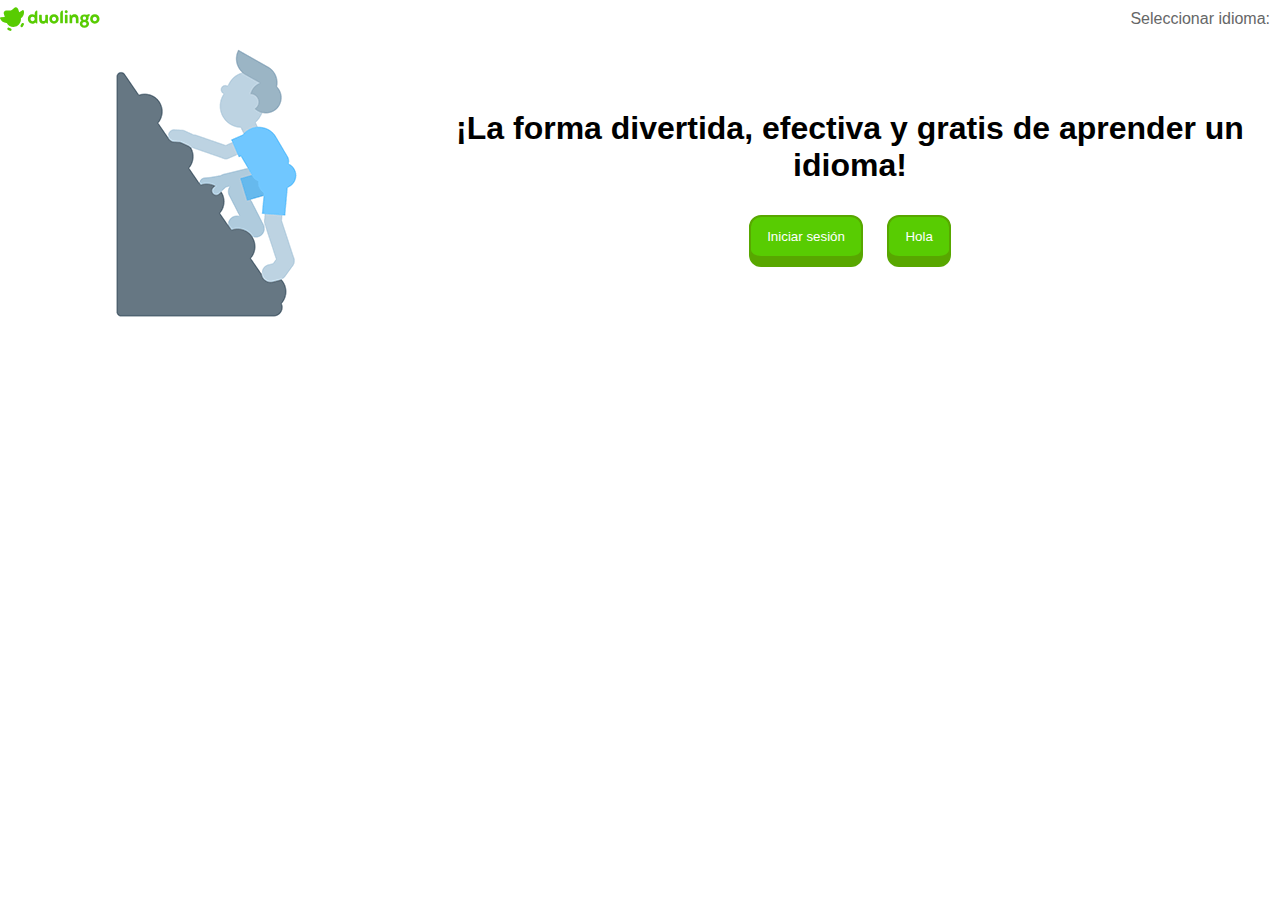
==== index.html @ b7f79e89 "Cambios importantes" ====
<!DOCTYPE html>
<html lang="en">
<head>
    <meta charset="UTF-8">
    <meta name="viewport" content="width=device-width, initial-scale=1.0">
    <link rel="stylesheet" href="styles.css">
    <title>Duolingo - La mejor manera de aprender un idioma a nivel mundial</title>
    <link rel="icon" href="https://d35aaqx5ub95lt.cloudfront.net/favicon.ico">
</head>
<body>
   <div class="content">
   </div> <!--Declaración de un div content-->

   <div class="container">
    <img src="images/man.gif"/> 
    <div class="text-buttons">
    <h1>¡La forma divertida, efectiva y gratis de aprender un idioma!</h1>
    <button id="botonUno" type="button">Iniciar sesión</button>
    <button id="botonDos" type="button">Hola</button>
</div>
   </div>

   <script src="script.js"></script>
</body>
</html>
---- styles.css ----
/*Importaciones de internet que se usaron en la página de duolingo*/
@import url(https://db.onlinewebfonts.com/c/14936bb7a4b6575fd2eee80a3ab52cc2?family=Feather+Bold);

:root{
    --fuente:  'Feather Bold', sans-serif;
    --principal-color: #58cc02;
    --color-gris:  #666767;
    --color-botones: #58a700;
    --web-ui_button-border-radius: 12px;
    --web-ui_button-line-height: normal;
    --__internal__border-radius: var(--web-ui_button-border-radius, 12px);
    --color-blanco: #ffffff;
}
/*Estilo de los botones*/
button{
    background-color: var(--principal-color);
    box-shadow: 0 5px 0 var(--color-botones);
    font-family: var(--fuente);
    outline: none;
    border-radius: var(--__internal__border-radius);
    border: 2px solid var(--color-botones);
    border-bottom: 6px solid var(--color-botones);
    margin: 10px;
    transition: all 0.1s;
    display: inline-flex;
    padding: 12px 16px;
    color: var(--color-blanco);
}
button:active{
    box-shadow: none;
    transform: translateY(5px);
}
button:hover{
    cursor: pointer;
}

body {
    margin: 0;
    font-family: var(--fuente);
}

.header {
    display: flex;
    justify-content: space-between;
    align-items: center;
    background-color: var(--color-blanco);
    width: 100%;
    position: fixed;
    top: 0;
    z-index: 1000;
    transition: border-color .3s, transform .4s cubic-bezier(.22,1,.36,1);}
.header img {
    width: 100px; /* ajusta el tamaño según sea necesario */
}
#right-text {
    color: var(--color-gris);
    margin-left: auto; /* Alinear a la derecha */
    padding: 10px; /* Ajusta el padding según sea necesario */
    white-space: nowrap; /* Evita que el texto se rompa */
}
.content{
    font-family: var(--fuente);
    color: var(--color-gris);
}

.sticky + .content {
    padding-top: 102px; 
}
.container{
    background-color: var(--color-blanco);
    padding: 10px;
    margin-top: 20px;
    text-align: center; 
    display: flex;
    align-items: center;
}
.text-buttons{
    margin-left: 20px;
}
.container .p{
    font-family: var(--fuente);
    color: var(--principal-color);
}
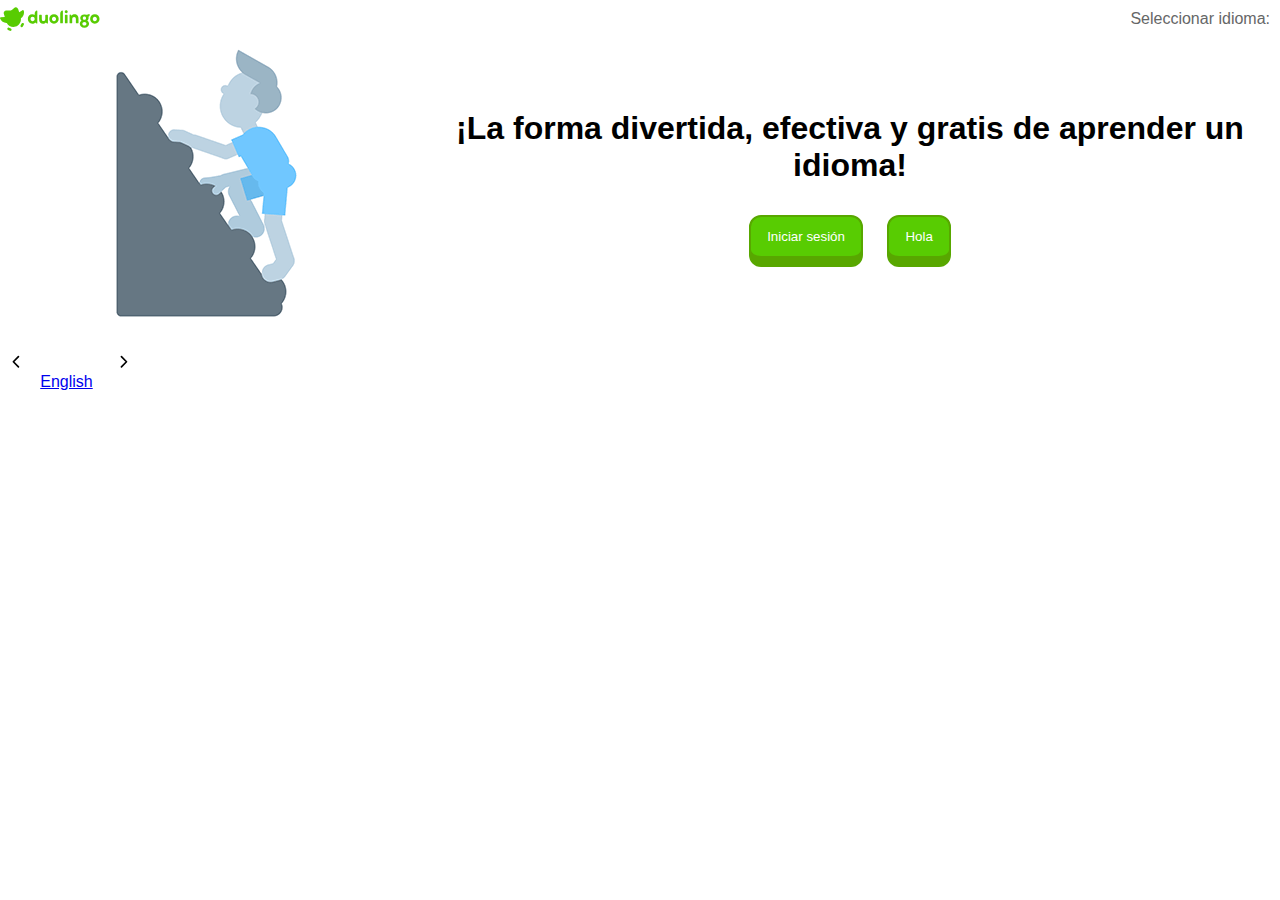
==== commit 06b315d0: "Inicio del modulo de las banderas - Pagína principal" ====
--- a/index.html
+++ b/index.html
@@ -20,6 +20,29 @@
 </div>
    </div>
 
+   <div class="flags">
+    <nav class="flecha-container">
+        <svg class="flecha-izquierda" viewBox="0 0 24 24" fill="none" xmlns="http://www.w3.org/2000/svg">
+            <path d="M10 2L4 8L10 14" stroke="currentColor" stroke-linecap="round" stroke-linejoin="round" stroke-width="2"/>
+        </svg>
+        <div class="banderas">
+            <ul style="transform: translateX(0px);">
+            <li>
+                <a href="ingles" class="">
+                    <svg viewBox="0 0 82 66" style="height: 28.9756px; width: 36px;">
+                        <image height="3168" href="https://d35aaqx5ub95lt.cloudfront.net/vendor/87938207afff1598611ba626a8c4827c.svg" width="82" xlink:href="https://d35aaqx5ub95lt.cloudfront.net/vendor/87938207afff1598611ba626a8c4827c.svg"></image>
+                    </svg>
+                    <span>English</span>
+                </a>
+            </li>
+        </ul>
+        </div>
+        <svg class="flecha-derecha" viewBox="0 0 24 24" fill="none" xmlns="http://www.w3.org/2000/svg">
+            <path d="M10 2L16 8L10 14" stroke="currentColor" stroke-linecap="round" stroke-linejoin="round" stroke-width="2"/>
+        </svg>
+    </nav>
+</div>
+
    <script src="script.js"></script>
 </body>
 </html>--- a/styles.css
+++ b/styles.css
@@ -80,4 +80,35 @@
 .container .p{
     font-family: var(--fuente);
     color: var(--principal-color);
+}
+.flags {
+    display: flex; /* Hace que los elementos dentro del contenedor se alineen en una fila */
+    align-items: center; /* Centra los elementos verticalmente dentro del contenedor */
+    border-bottom: 2px solid rgb(var(--color-gris));
+    border-top: 2px solid rgb(var(--color-gris));
+}
+
+.flecha-container {
+    display: flex; /* Hace que los elementos dentro del contenedor se alineen en una fila */
+    align-items: center; /* Centra los elementos verticalmente dentro del contenedor */
+}
+
+.flecha-izquierda,
+.flecha-derecha {
+    margin: 0 10px; /* Espacio entre las flechas y el contenido */
+}
+
+.banderas {
+    flex: 1; /* Hace que este elemento ocupe todo el espacio disponible */
+}
+
+.banderas ul {
+    list-style-type: none; /* Quita los estilos de la lista */
+    margin: 0; /* Quita el margen predeterminado de la lista */
+    padding: 0; /* Quita el relleno predeterminado de la lista */
+}
+
+.banderas ul li {
+    display: inline-block; /* Hace que los elementos de la lista se muestren en línea */
+    margin-right: 10px; /* Espacio entre los elementos de la lista */
 }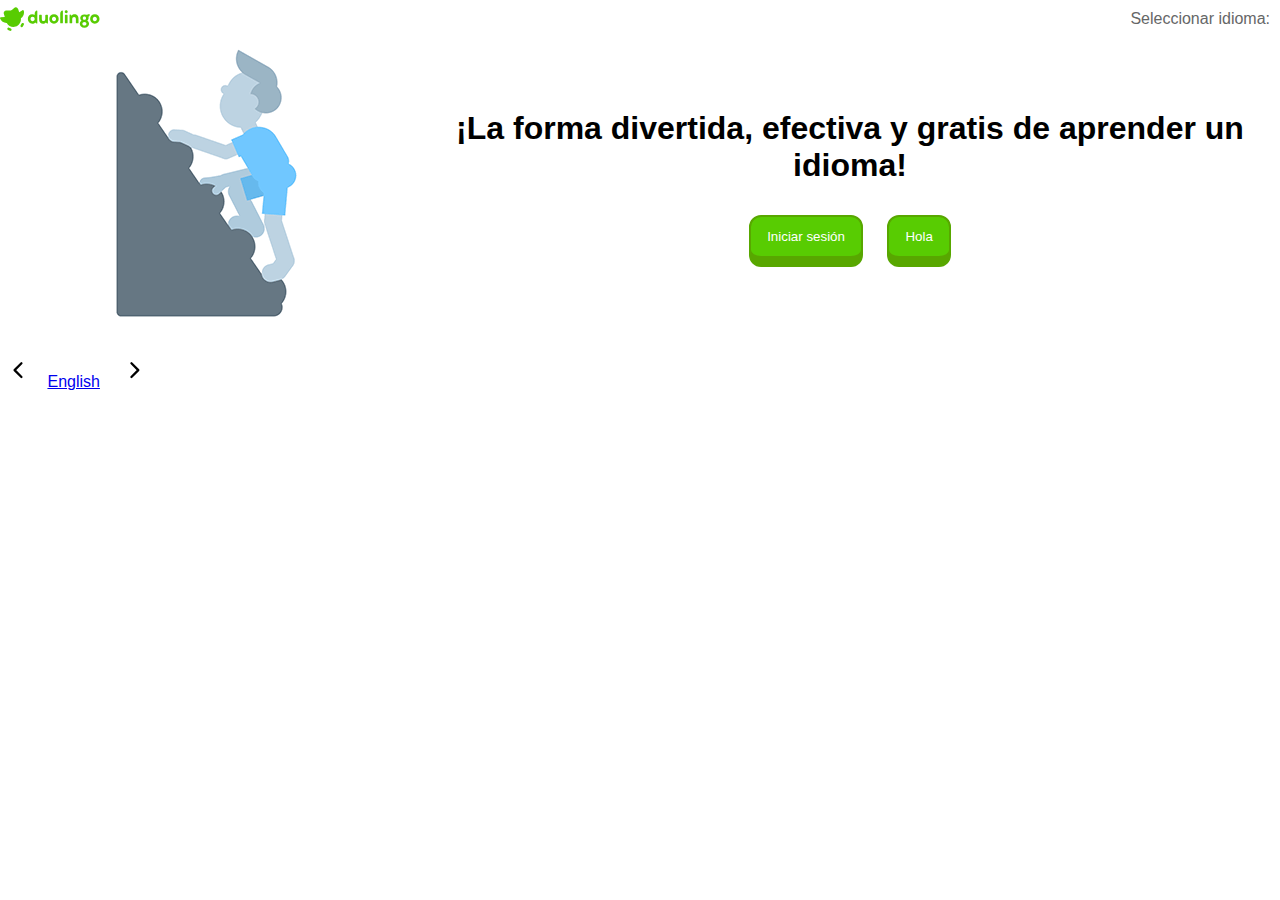
==== commit b912f3e8: "Commit en clase :DDD" ====
--- a/index.html
+++ b/index.html
@@ -35,6 +35,9 @@
                     <span>English</span>
                 </a>
             </li>
+            <li>
+                
+            </li>
         </ul>
         </div>
         <svg class="flecha-derecha" viewBox="0 0 24 24" fill="none" xmlns="http://www.w3.org/2000/svg">
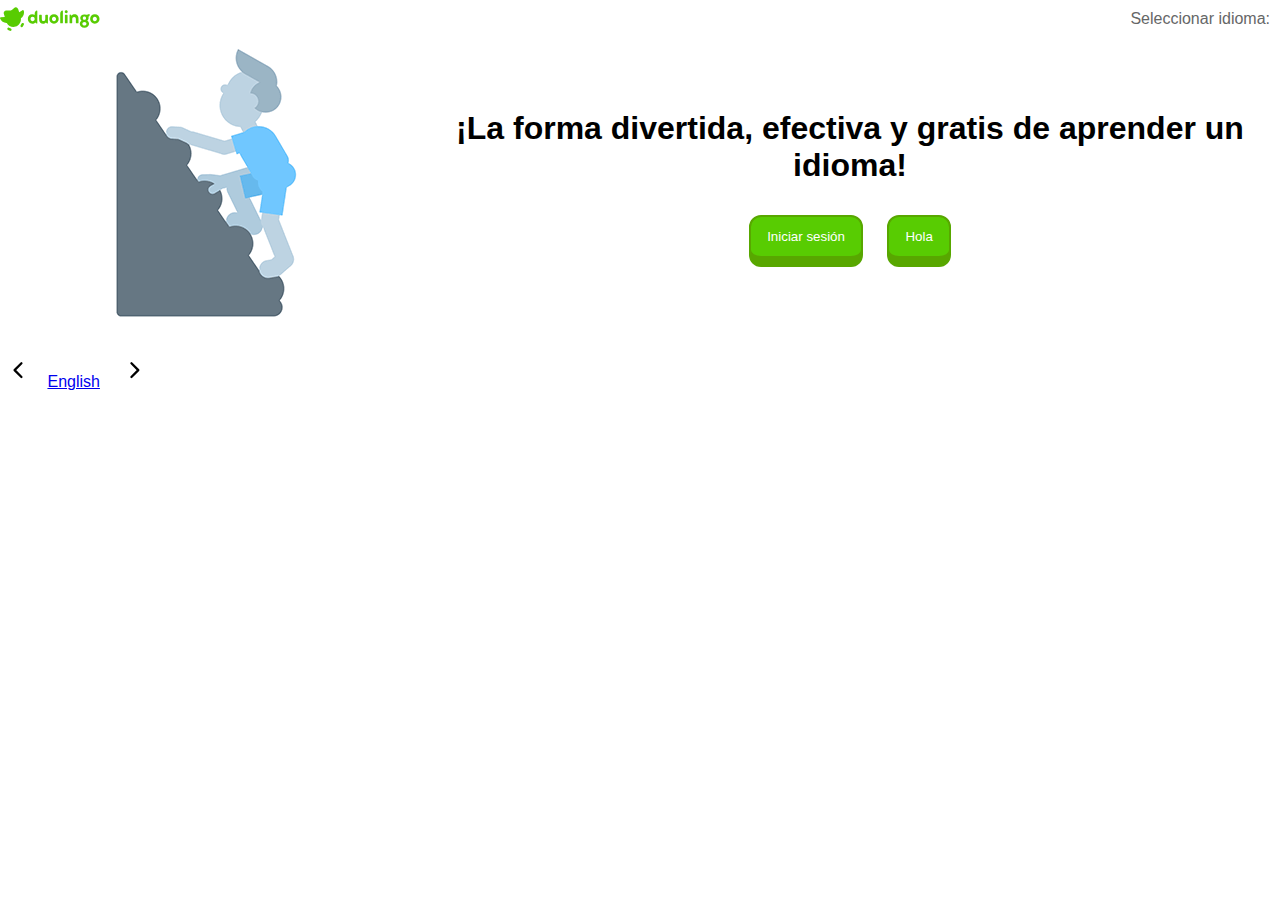
==== commit f00372de: "Hello world!" ====
--- a/index.html
+++ b/index.html
@@ -32,7 +32,7 @@
                     <svg viewBox="0 0 82 66" style="height: 28.9756px; width: 36px;">
                         <image height="3168" href="https://d35aaqx5ub95lt.cloudfront.net/vendor/87938207afff1598611ba626a8c4827c.svg" width="82" xlink:href="https://d35aaqx5ub95lt.cloudfront.net/vendor/87938207afff1598611ba626a8c4827c.svg"></image>
                     </svg>
-                    <span>English</span>
+                    <span style="text-decoration: none;">English</span>
                 </a>
             </li>
             <li>
--- a/styles.css
+++ b/styles.css
@@ -1,4 +1,5 @@
 /*Importaciones de internet que se usaron en la página de duolingo*/
+/*Importacion del Feather Bold como tipo de letra principal*/
 @import url(https://db.onlinewebfonts.com/c/14936bb7a4b6575fd2eee80a3ab52cc2?family=Feather+Bold);
 
 :root{
@@ -48,9 +49,12 @@
     position: fixed;
     top: 0;
     z-index: 1000;
-    transition: border-color .3s, transform .4s cubic-bezier(.22,1,.36,1);}
+    transition: border-color .3s, transform .4s cubic-bezier(.22,1,.36,1);
+    cursor: pointer;
+}
 .header img {
     width: 100px; /* ajusta el tamaño según sea necesario */
+    cursor: pointer;
 }
 #right-text {
     color: var(--color-gris);
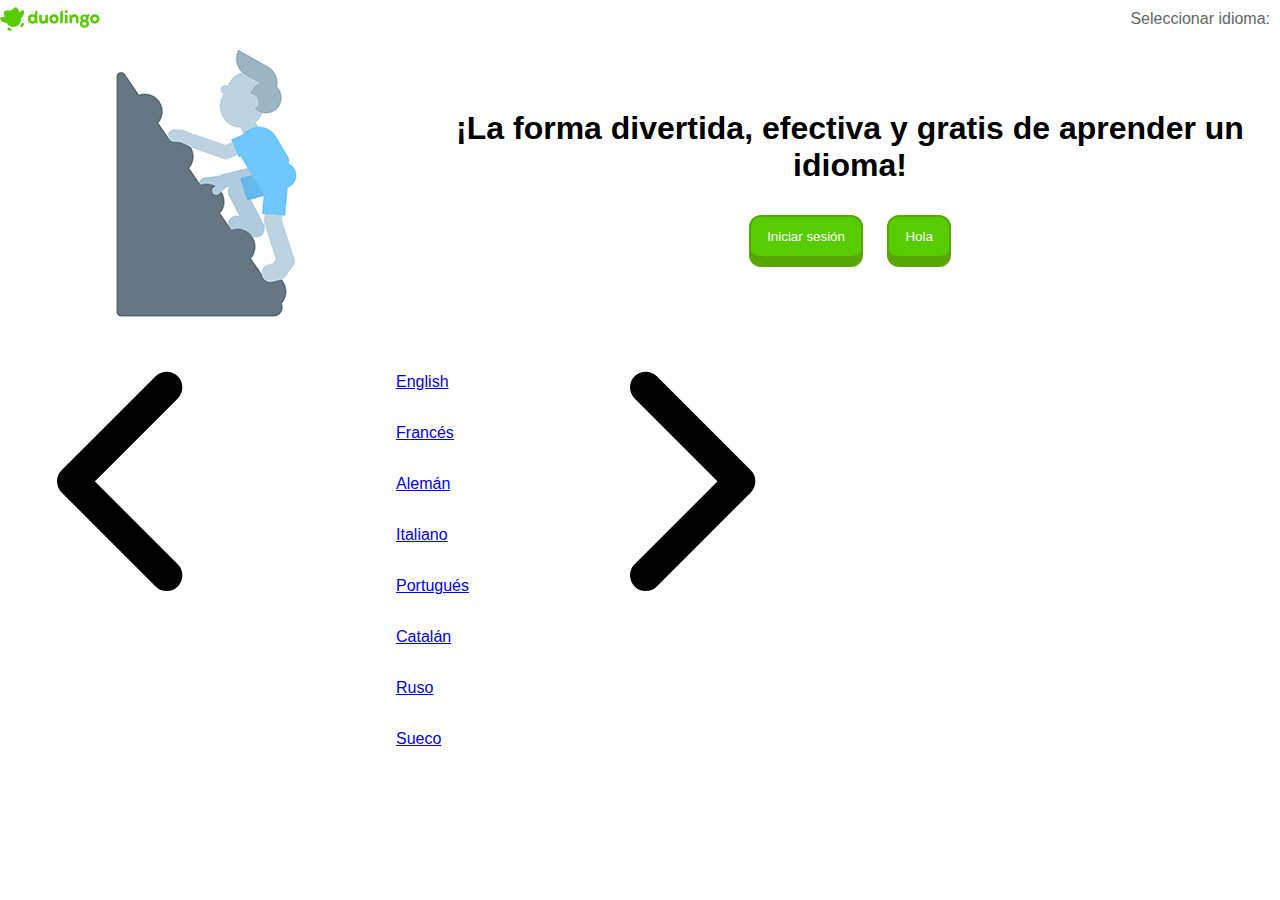
==== commit 13f4f7b5: "Obtención de las banderas del carrusel" ====
--- a/index.html
+++ b/index.html
@@ -1,5 +1,6 @@
 <!DOCTYPE html>
 <html lang="en">
+
 <head>
     <meta charset="UTF-8">
     <meta name="viewport" content="width=device-width, initial-scale=1.0">
@@ -7,45 +8,16 @@
     <title>Duolingo - La mejor manera de aprender un idioma a nivel mundial</title>
     <link rel="icon" href="https://d35aaqx5ub95lt.cloudfront.net/favicon.ico">
 </head>
+
 <body>
-   <div class="content">
-   </div> <!--Declaración de un div content-->
+    <div class="content">
+    </div> <!--Declaración de un div content-->
 
-   <div class="container">
-    <img src="images/man.gif"/> 
-    <div class="text-buttons">
-    <h1>¡La forma divertida, efectiva y gratis de aprender un idioma!</h1>
-    <button id="botonUno" type="button">Iniciar sesión</button>
-    <button id="botonDos" type="button">Hola</button>
-</div>
-   </div>
+    <div id="myContainer"></div>
 
-   <div class="flags">
-    <nav class="flecha-container">
-        <svg class="flecha-izquierda" viewBox="0 0 24 24" fill="none" xmlns="http://www.w3.org/2000/svg">
-            <path d="M10 2L4 8L10 14" stroke="currentColor" stroke-linecap="round" stroke-linejoin="round" stroke-width="2"/>
-        </svg>
-        <div class="banderas">
-            <ul style="transform: translateX(0px);">
-            <li>
-                <a href="ingles" class="">
-                    <svg viewBox="0 0 82 66" style="height: 28.9756px; width: 36px;">
-                        <image height="3168" href="https://d35aaqx5ub95lt.cloudfront.net/vendor/87938207afff1598611ba626a8c4827c.svg" width="82" xlink:href="https://d35aaqx5ub95lt.cloudfront.net/vendor/87938207afff1598611ba626a8c4827c.svg"></image>
-                    </svg>
-                    <span style="text-decoration: none;">English</span>
-                </a>
-            </li>
-            <li>
-                
-            </li>
-        </ul>
-        </div>
-        <svg class="flecha-derecha" viewBox="0 0 24 24" fill="none" xmlns="http://www.w3.org/2000/svg">
-            <path d="M10 2L16 8L10 14" stroke="currentColor" stroke-linecap="round" stroke-linejoin="round" stroke-width="2"/>
-        </svg>
-    </nav>
-</div>
+    <div id="flags"></div>
 
-   <script src="script.js"></script>
+    <script src="script.js"></script>
 </body>
+
 </html>--- a/styles.css
+++ b/styles.css
@@ -61,6 +61,7 @@
     margin-left: auto; /* Alinear a la derecha */
     padding: 10px; /* Ajusta el padding según sea necesario */
     white-space: nowrap; /* Evita que el texto se rompa */
+    cursor: pointer;
 }
 .content{
     font-family: var(--fuente);
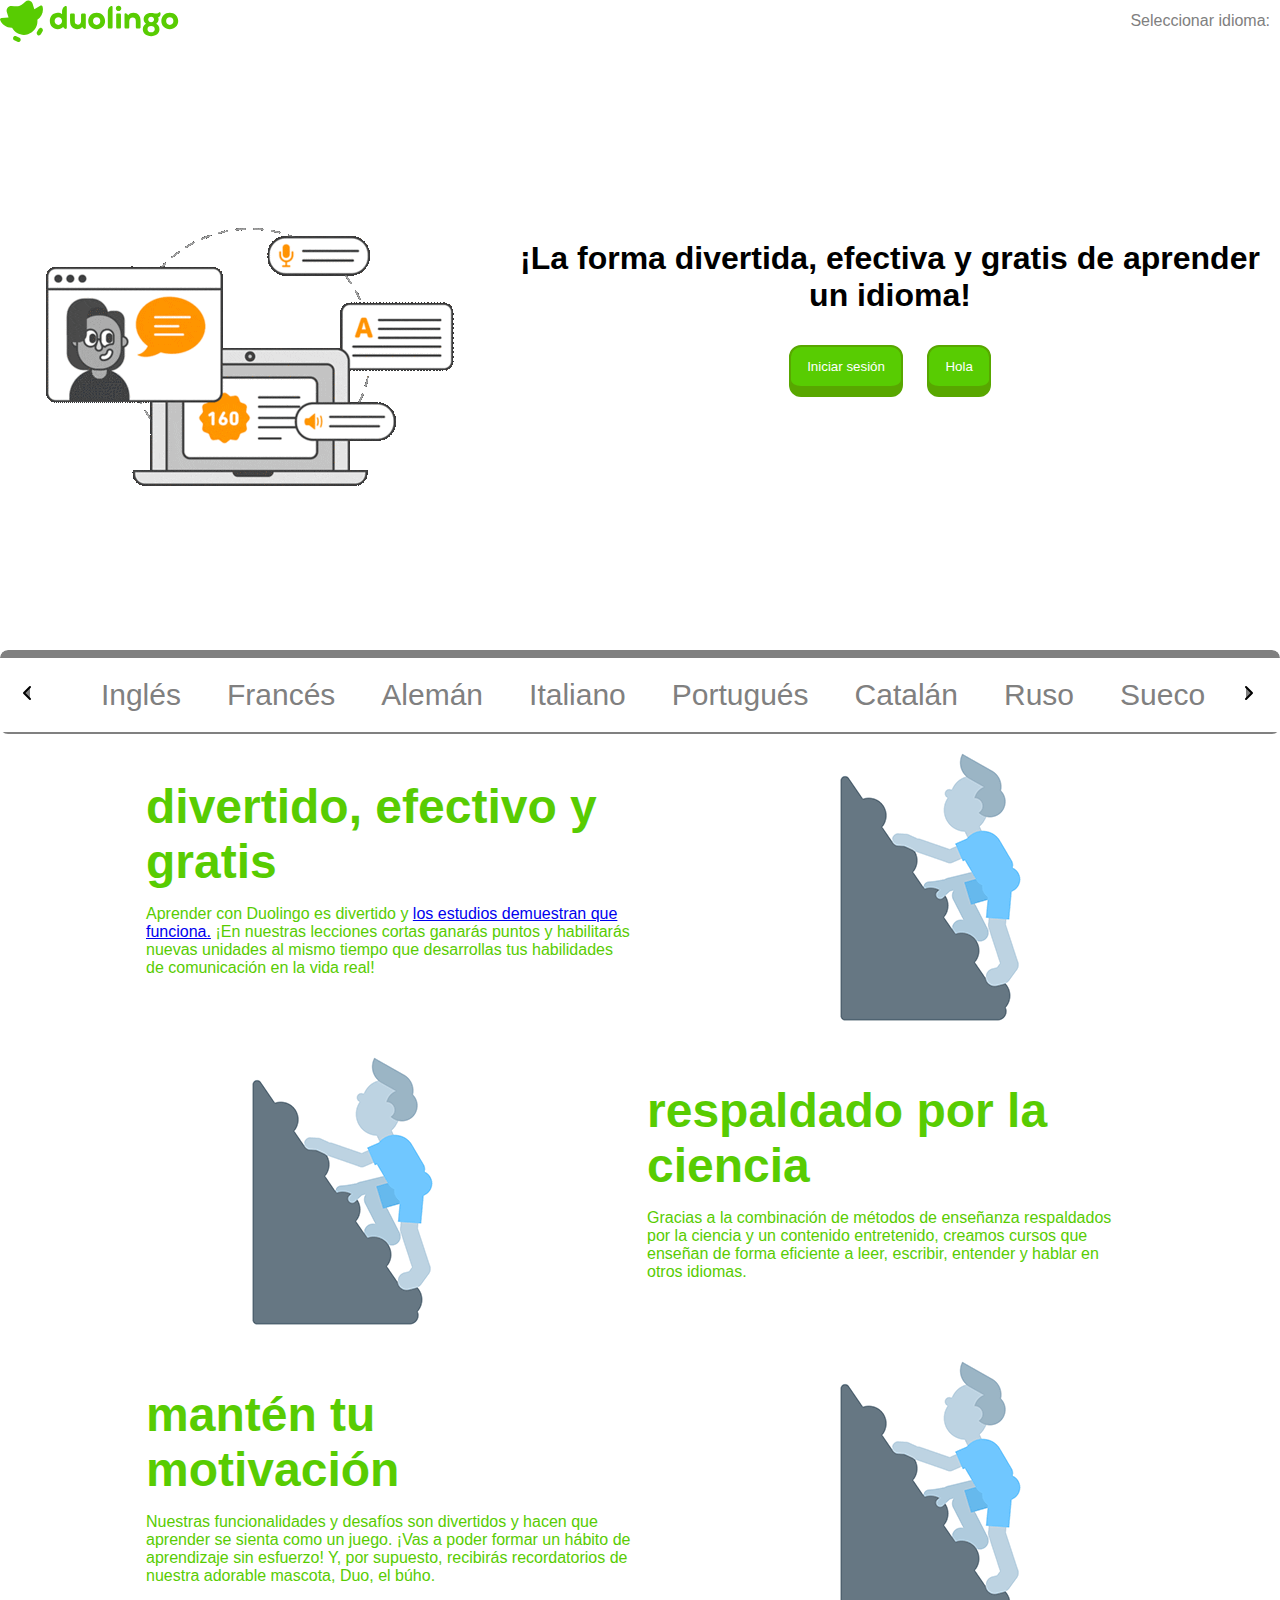
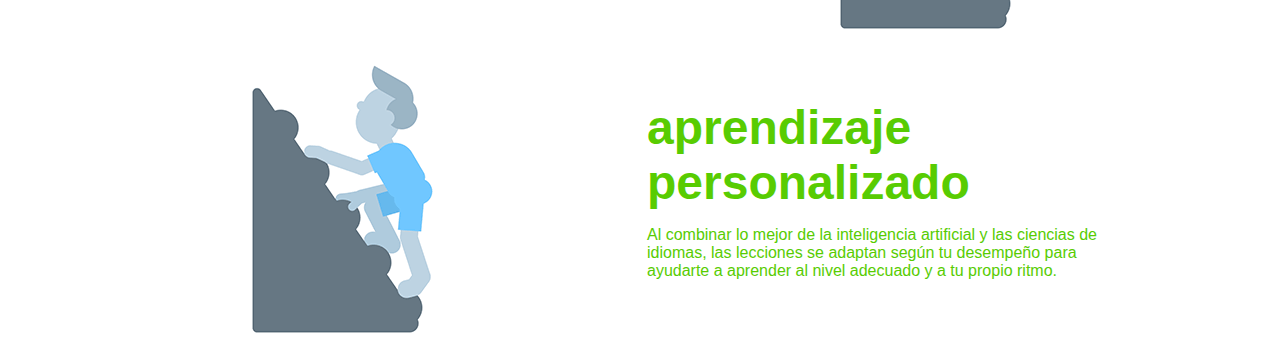
==== commit 7ab37caa: "Cambios estructurales" ====
--- a/index.html
+++ b/index.html
@@ -10,13 +10,6 @@
 </head>
 
 <body>
-    <div class="content">
-    </div> <!--Declaración de un div content-->
-
-    <div id="myContainer"></div>
-
-    <div id="flags"></div>
-
     <script src="script.js"></script>
 </body>
 
--- a/styles.css
+++ b/styles.css
@@ -5,7 +5,7 @@
 :root{
     --fuente:  'Feather Bold', sans-serif;
     --principal-color: #58cc02;
-    --color-gris:  #666767;
+    --color-gris:  #808080;
     --color-botones: #58a700;
     --web-ui_button-border-radius: 12px;
     --web-ui_button-line-height: normal;
@@ -36,6 +36,8 @@
 }
 
 body {
+    overflow-x: hidden;
+    overflow-y: auto;
     margin: 0;
     font-family: var(--fuente);
 }
@@ -51,10 +53,14 @@
     z-index: 1000;
     transition: border-color .3s, transform .4s cubic-bezier(.22,1,.36,1);
     cursor: pointer;
+    margin: 0 auto;
+    padding: 0;
 }
 .header img {
     width: 100px; /* ajusta el tamaño según sea necesario */
     cursor: pointer;
+    height: 42px;
+    width: 179px;
 }
 #right-text {
     color: var(--color-gris);
@@ -62,6 +68,7 @@
     padding: 10px; /* Ajusta el padding según sea necesario */
     white-space: nowrap; /* Evita que el texto se rompa */
     cursor: pointer;
+    position: relative;
 }
 .content{
     font-family: var(--fuente);
@@ -74,7 +81,7 @@
 .container{
     background-color: var(--color-blanco);
     padding: 10px;
-    margin-top: 20px;
+    margin-top: 100px;
     text-align: center; 
     display: flex;
     align-items: center;
@@ -89,22 +96,51 @@
 .flags {
     display: flex; /* Hace que los elementos dentro del contenedor se alineen en una fila */
     align-items: center; /* Centra los elementos verticalmente dentro del contenedor */
-    border-bottom: 2px solid rgb(var(--color-gris));
-    border-top: 2px solid rgb(var(--color-gris));
+    border: 2px solid rgb(var(--color-gris)); /* Agrega un borde alrededor del carrusel */
+    border-radius: 8px; /* Ajusta el radio de borde según sea necesario */
+    justify-content: center; /* Centrar horizontalmente las banderas */
+    overflow: hidden; /* Ocultar las banderas que desbordan el contenedor */
+    margin-top: 130px;
 }
 
 .flecha-container {
-    display: flex; /* Hace que los elementos dentro del contenedor se alineen en una fila */
-    align-items: center; /* Centra los elementos verticalmente dentro del contenedor */
-}
+    display: flex;
+    justify-content: center;
+    align-items: center; /* Centra verticalmente el contenido */
+    width: calc(100% - 5px); /* Ancho del 100% menos 40px para dejar espacio para las flechas */
+    border-top: 2px solid var(--color-gris); /* Borde superior de 2px con color gris suave */
+    border-width: 8px 0; /* Ancho de borde superior e inferior de 2px */
+    border-bottom: 2px solid var(--color-gris); /* Borde inferior de 2px con color gris suave */
+    border-left: none; /* Sin borde a la izquierda */
+    border-right: none; /* Sin borde a la derecha */
+    border-radius: 8px 8px 0 0; /* Radio de borde solo en las esquinas superiores */
+    padding: 20px; /* Relleno aumentado */
+    font-size: 30px; /* Tamaño de fuente */
+}
+
+
+
 
 .flecha-izquierda,
 .flecha-derecha {
-    margin: 0 10px; /* Espacio entre las flechas y el contenido */
+    margin-top: calc(28.9756px - 24px); /* Ajusta el margen superior para alinear con las banderas */
+    fill: var(--color-gris); /* Color de relleno para las flechas */
+    width: 24px; /* Ancho de las flechas */
+    height: 24px; /* Alto de las flechas */
+}
+.flecha-izquierda:hover,
+.flecha-derecha:hover {
+    cursor: pointer; /* Cambiar el cursor al pasar el mouse sobre las flechas */
 }
 
 .banderas {
     flex: 1; /* Hace que este elemento ocupe todo el espacio disponible */
+    display: flex;
+    justify-content: center;
+    align-items: center; /* Centrar verticalmente las banderas */
+    margin-left: auto; /* Empujar las banderas hacia el final del contenedor */
+    display: flex;
+    transition: transform 0.3s ease; /* Agregar transición suave al desplazamiento */
 }
 
 .banderas ul {
@@ -116,4 +152,79 @@
 .banderas ul li {
     display: inline-block; /* Hace que los elementos de la lista se muestren en línea */
     margin-right: 10px; /* Espacio entre los elementos de la lista */
-}+    vertical-align: middle;
+}
+.banderas ul li span {
+    text-decoration: none;
+}
+.flags .banderas{
+    display: flex;
+    align-items: center; /* Centra verticalmente el contenido */
+}
+.flags .banderas ul {
+    list-style-type: none;
+    margin: 0;
+    padding: 0;
+    display: flex;
+}
+.flags .banderas ul li {
+    margin-right: 10px;
+    display: flex; /* Cambiamos a flex para controlar la posición de los elementos internos */
+    align-items: center; /* Centramos verticalmente los elementos */
+}
+.flags .banderas ul li a {
+    display: flex; /* Cambiamos a flex para controlar la posición de los elementos internos */
+    align-items: center; /* Centramos verticalmente los elementos */
+    color: var(--color-gris);
+    text-decoration: none !important; /* Evita que los enlaces estén subrayados */
+}
+.funny {
+    background-color: var(--color-blanco); /* Color de fondo */
+    padding: 20px; /* Espaciado interno */
+    margin-top: 20px; /* Margen superior */
+    border-radius: 8px; /* Radio de borde */
+    color: var(--principal-color);
+    display: flex; /* Utiliza un diseño flexible */
+    flex-direction: row; /* Alinea los elementos en fila (de izquierda a derecha) */
+    gap: 101px; /* Espacio entre los elementos hijos */
+    margin: 0 auto; /* Centra el contenedor en el medio de su padre */
+    width: 988px; /* Establece el ancho del contenedor */
+    align-items: center; /* Alinea los elementos verticalmente en el centro */
+}
+
+.funny img {
+    max-width: 100px; /* Establece el ancho máximo del GIF */
+}
+
+.funny h1, .funny p {
+    margin: 0; /* Elimina el margen predeterminado */
+    flex-shrink: 0; /* Evita que los elementos se reduzcan para ajustarse */
+    text-align: left; /* Restablece el texto alineado a la izquierda */
+}
+
+
+/*Debjo del header*/
+.left, .right{
+    flex-direction: row;
+    gap: 101px;
+    margin: 0 auto;
+    width: 988px;
+    padding: 0;
+    align-items: center;
+    display: flex;
+    color: var(--principal-color);
+}
+
+.right {
+    flex-direction: row-reverse;
+    margin: 0 auto; /* Añade margen para centrar */
+}
+.title-section {
+    font-size: 48px;
+    max-width: 503px;
+    font-family: var(--fuente);
+    color: var(--principal-color);
+    line-height: normal;
+    margin: 0;
+    font-weight: 700;
+}
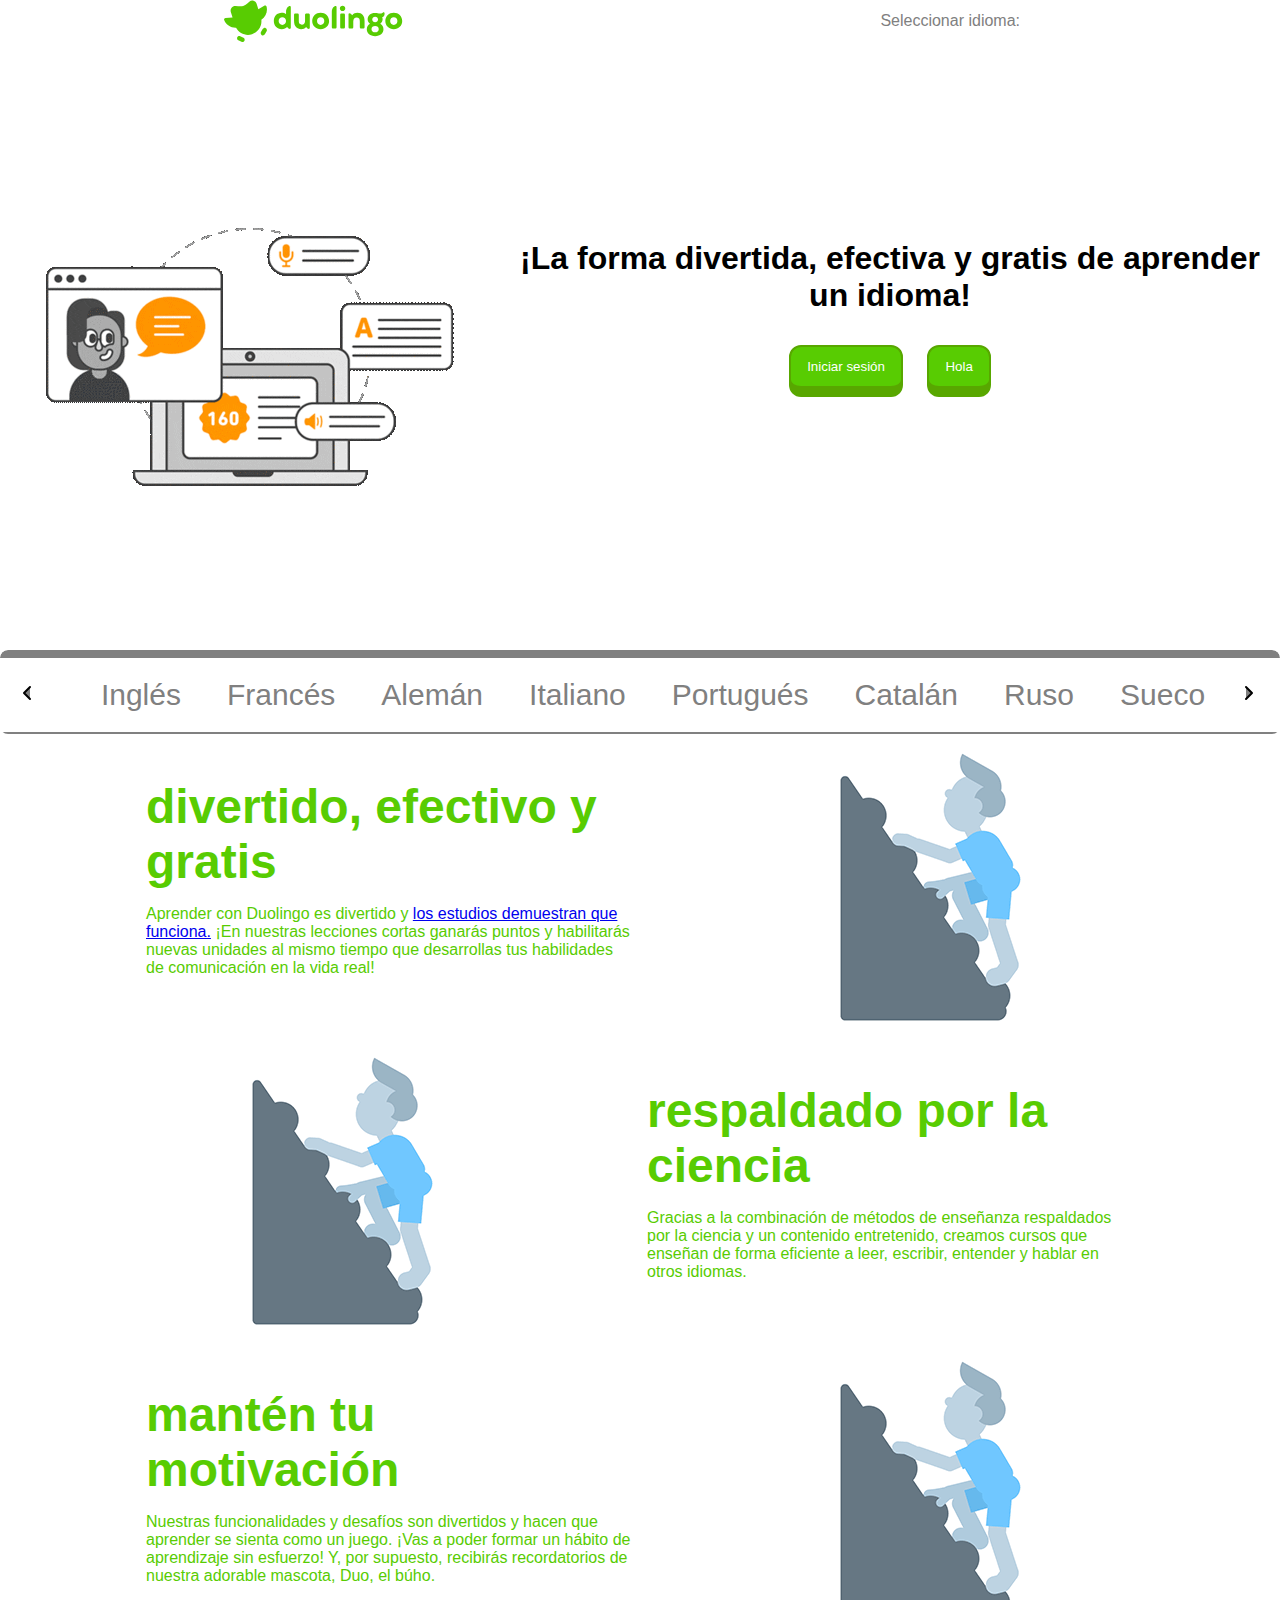
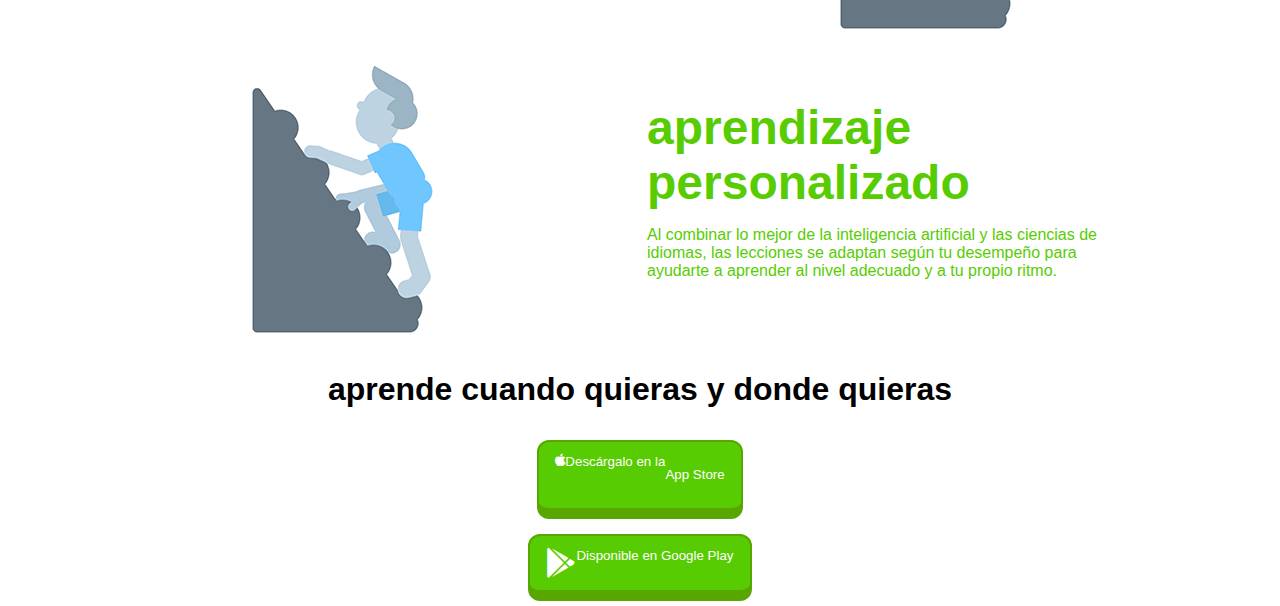
==== commit d4cf551e: "Modificacion y creacion SVG" ====
--- a/index.html
+++ b/index.html
@@ -5,6 +5,8 @@
     <meta charset="UTF-8">
     <meta name="viewport" content="width=device-width, initial-scale=1.0">
     <link rel="stylesheet" href="styles.css">
+    <link rel="stylesheet" href="https://cdnjs.cloudflare.com/ajax/libs/font-awesome/5.15.4/css/all.min.css">
+    <link rel="stylesheet" href="https://cdnjs.cloudflare.com/ajax/libs/font-awesome/4.7.0/css/font-awesome.min.css">
     <title>Duolingo - La mejor manera de aprender un idioma a nivel mundial</title>
     <link rel="icon" href="https://d35aaqx5ub95lt.cloudfront.net/favicon.ico">
 </head>
--- a/styles.css
+++ b/styles.css
@@ -61,6 +61,7 @@
     cursor: pointer;
     height: 42px;
     width: 179px;
+    margin-left: 224px;
 }
 #right-text {
     color: var(--color-gris);
@@ -69,6 +70,7 @@
     white-space: nowrap; /* Evita que el texto se rompa */
     cursor: pointer;
     position: relative;
+    margin-right: 250px;
 }
 .content{
     font-family: var(--fuente);
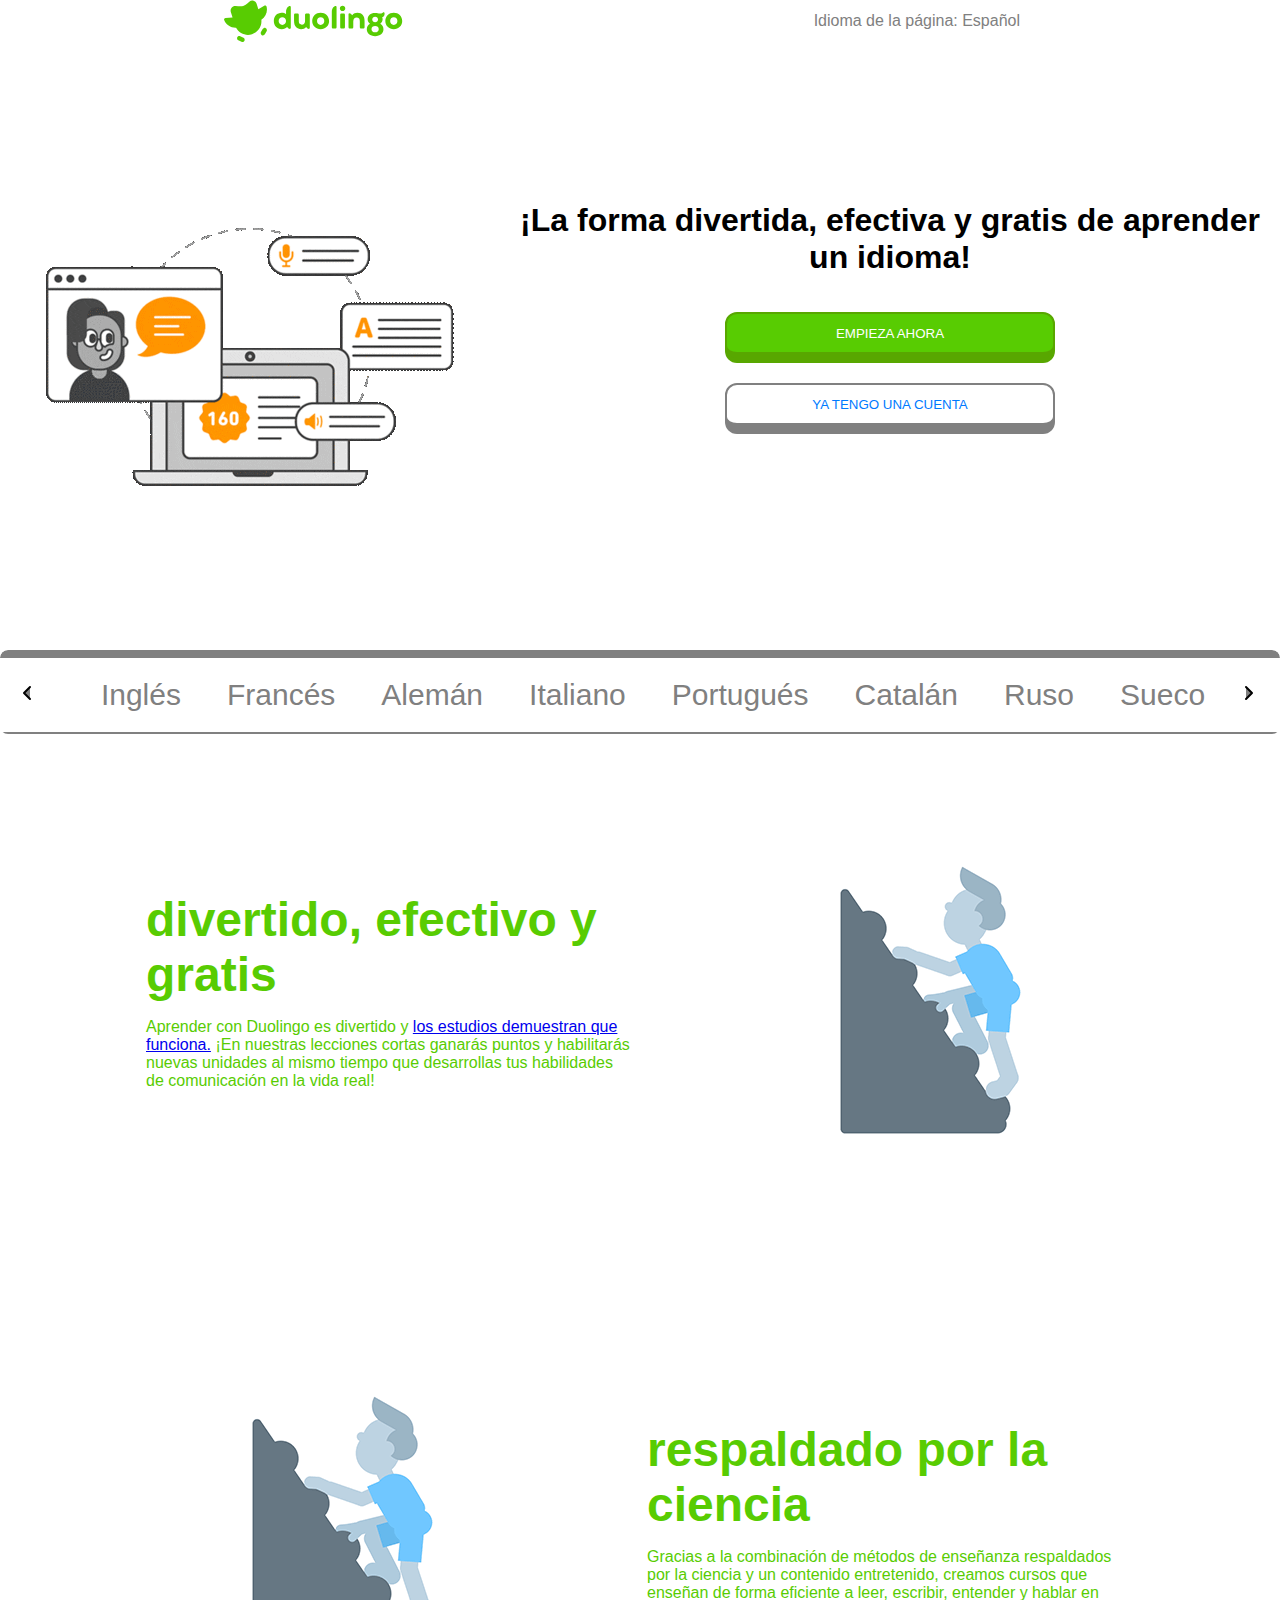
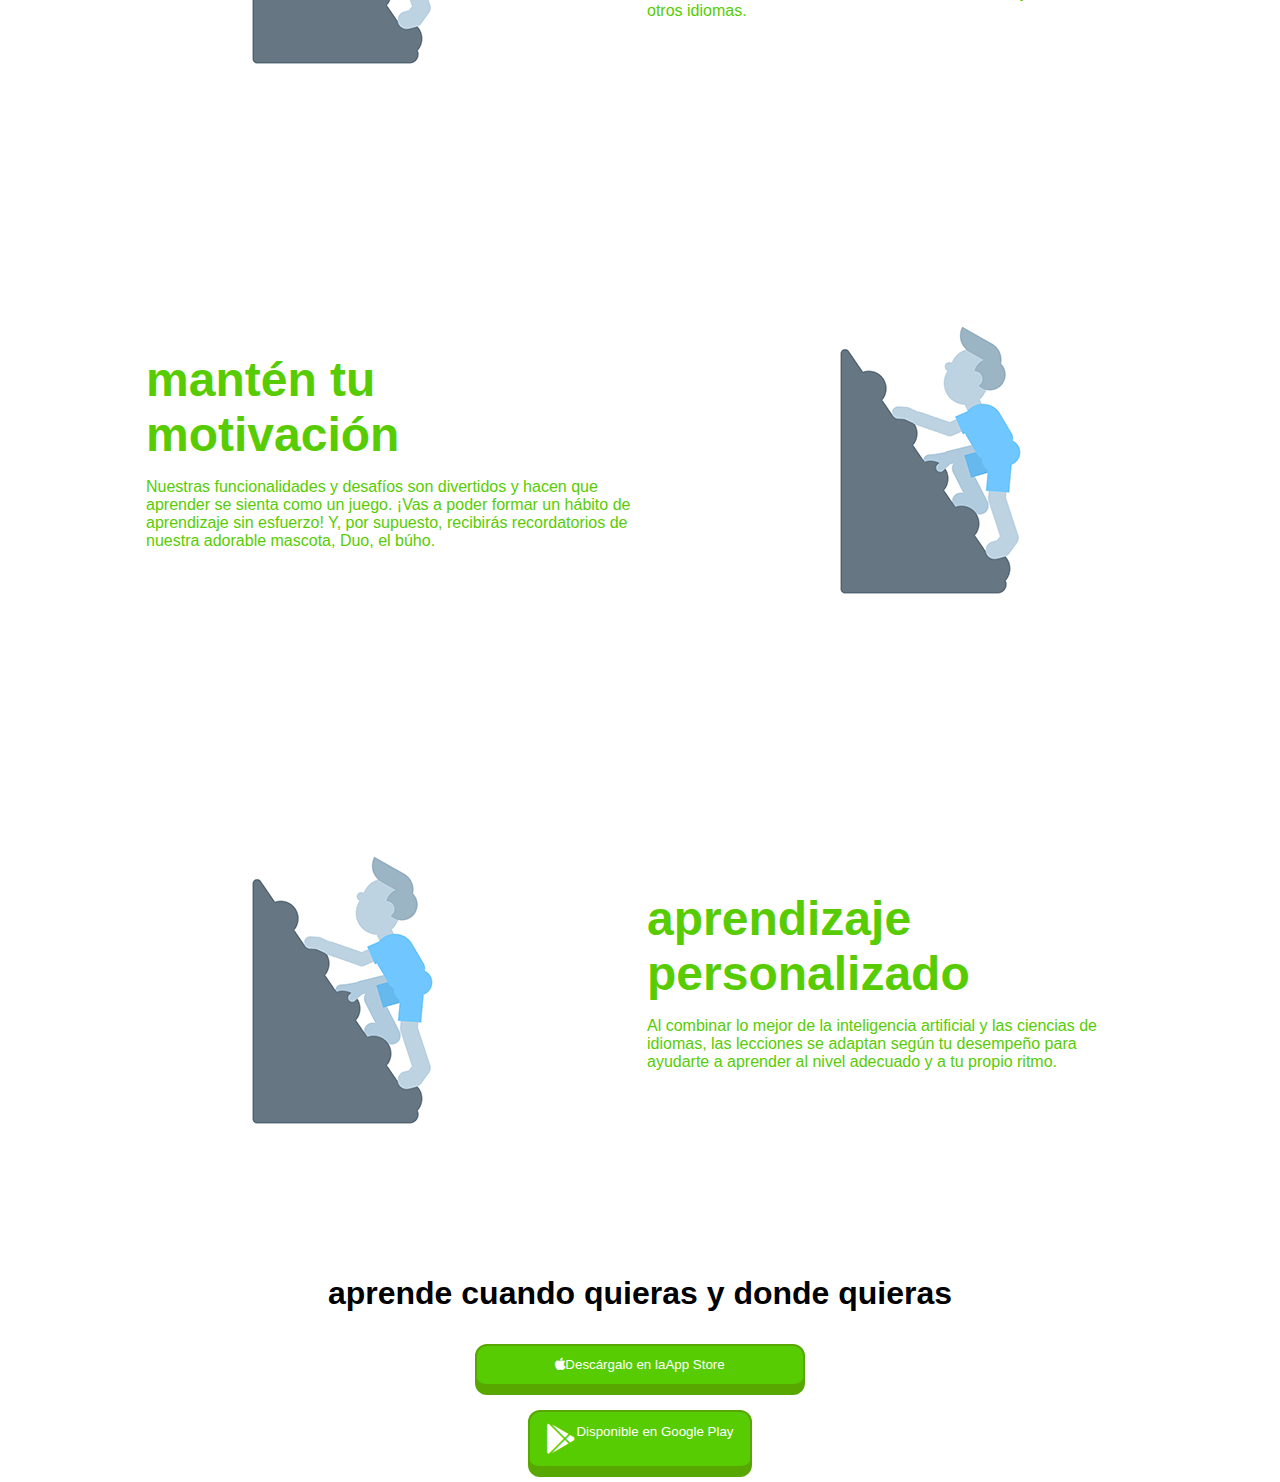
==== commit 6b88a38c: "Quité un espacio vacío del HTML :DDD" ====
--- a/index.html
+++ b/index.html
@@ -14,5 +14,4 @@
 <body>
     <script src="script.js"></script>
 </body>
-
 </html>--- a/styles.css
+++ b/styles.css
@@ -11,6 +11,16 @@
     --web-ui_button-line-height: normal;
     --__internal__border-radius: var(--web-ui_button-border-radius, 12px);
     --color-blanco: #ffffff;
+    --otra-fuente: din-round, sans-seriff;
+    --color-azul:  #007aff;
+}
+/*Estilo del texto arriba de los botones*/
+#h1{
+    text-align: center; /* Centra horizontalmente el texto */
+    display: flex; /* Activa el modelo de caja flexible */
+    justify-content: center; /* Centra horizontalmente el contenido */
+    align-items: center; /* Centra verticalmente el contenido */
+    height: 100%; /* Ajusta la altura del h1 para centrar verticalmente */
 }
 /*Estilo de los botones*/
 button{
@@ -26,6 +36,7 @@
     display: inline-flex;
     padding: 12px 16px;
     color: var(--color-blanco);
+    text-align: center;
 }
 button:active{
     box-shadow: none;
@@ -34,7 +45,53 @@
 button:hover{
     cursor: pointer;
 }
-
+#botonDos{
+    background-color: var(--color-blanco);
+    box-shadow: 0 5px 0 var(--color-gris);
+    font-family: var(--fuente);
+    outline: none;
+    border-radius: var(--__internal__border-radius);
+    border: 2px solid var(--color-gris);
+    border-bottom: 6px solid var(--color-gris);
+    margin: 10px;
+    transition: all 0.1s;
+    display: inline-flex;
+    padding: 12px 16px;
+    color: var(--color-azul);
+    width: 330px;
+    height: 46px;
+    text-align: center;
+    justify-content: center;
+    align-items: center;
+}
+#botonDos:active{
+    box-shadow: none;
+    transform: translateY(5px);
+}
+#botonUno{
+    background-color: var(--principal-color);
+    box-shadow: 0 5px 0 var(--color-botones);
+    font-family: var(--fuente);
+    outline: none;
+    border-radius: var(--__internal__border-radius);
+    border: 2px solid var(--color-botones);
+    border-bottom: 6px solid var(--color-botones);
+    margin: 10px;
+    transition: all 0.1s;
+    display: inline-flex;
+    padding: 12px 16px;
+    color: var(--color-blanco);
+    width: 330px;
+    height: 46px;
+    text-align: center;
+    justify-content: center;
+    align-items: center;
+    
+}
+#botonUno:active{
+    box-shadow: none;
+    transform: translateY(5px);
+}
 body {
     overflow-x: hidden;
     overflow-y: auto;
@@ -90,6 +147,12 @@
 }
 .text-buttons{
     margin-left: 20px;
+    display: flex;
+    flex-direction: column;
+    gap: 5px;
+    align-items: center;
+    justify-content: center;
+    text-align: center;
 }
 .container .p{
     font-family: var(--fuente);
@@ -230,3 +293,8 @@
     margin: 0;
     font-weight: 700;
 }
+section {
+    margin-bottom: 20px; /* Ajusta este valor según la separación deseada */
+    width: 988px;
+    height: 530px;
+}
